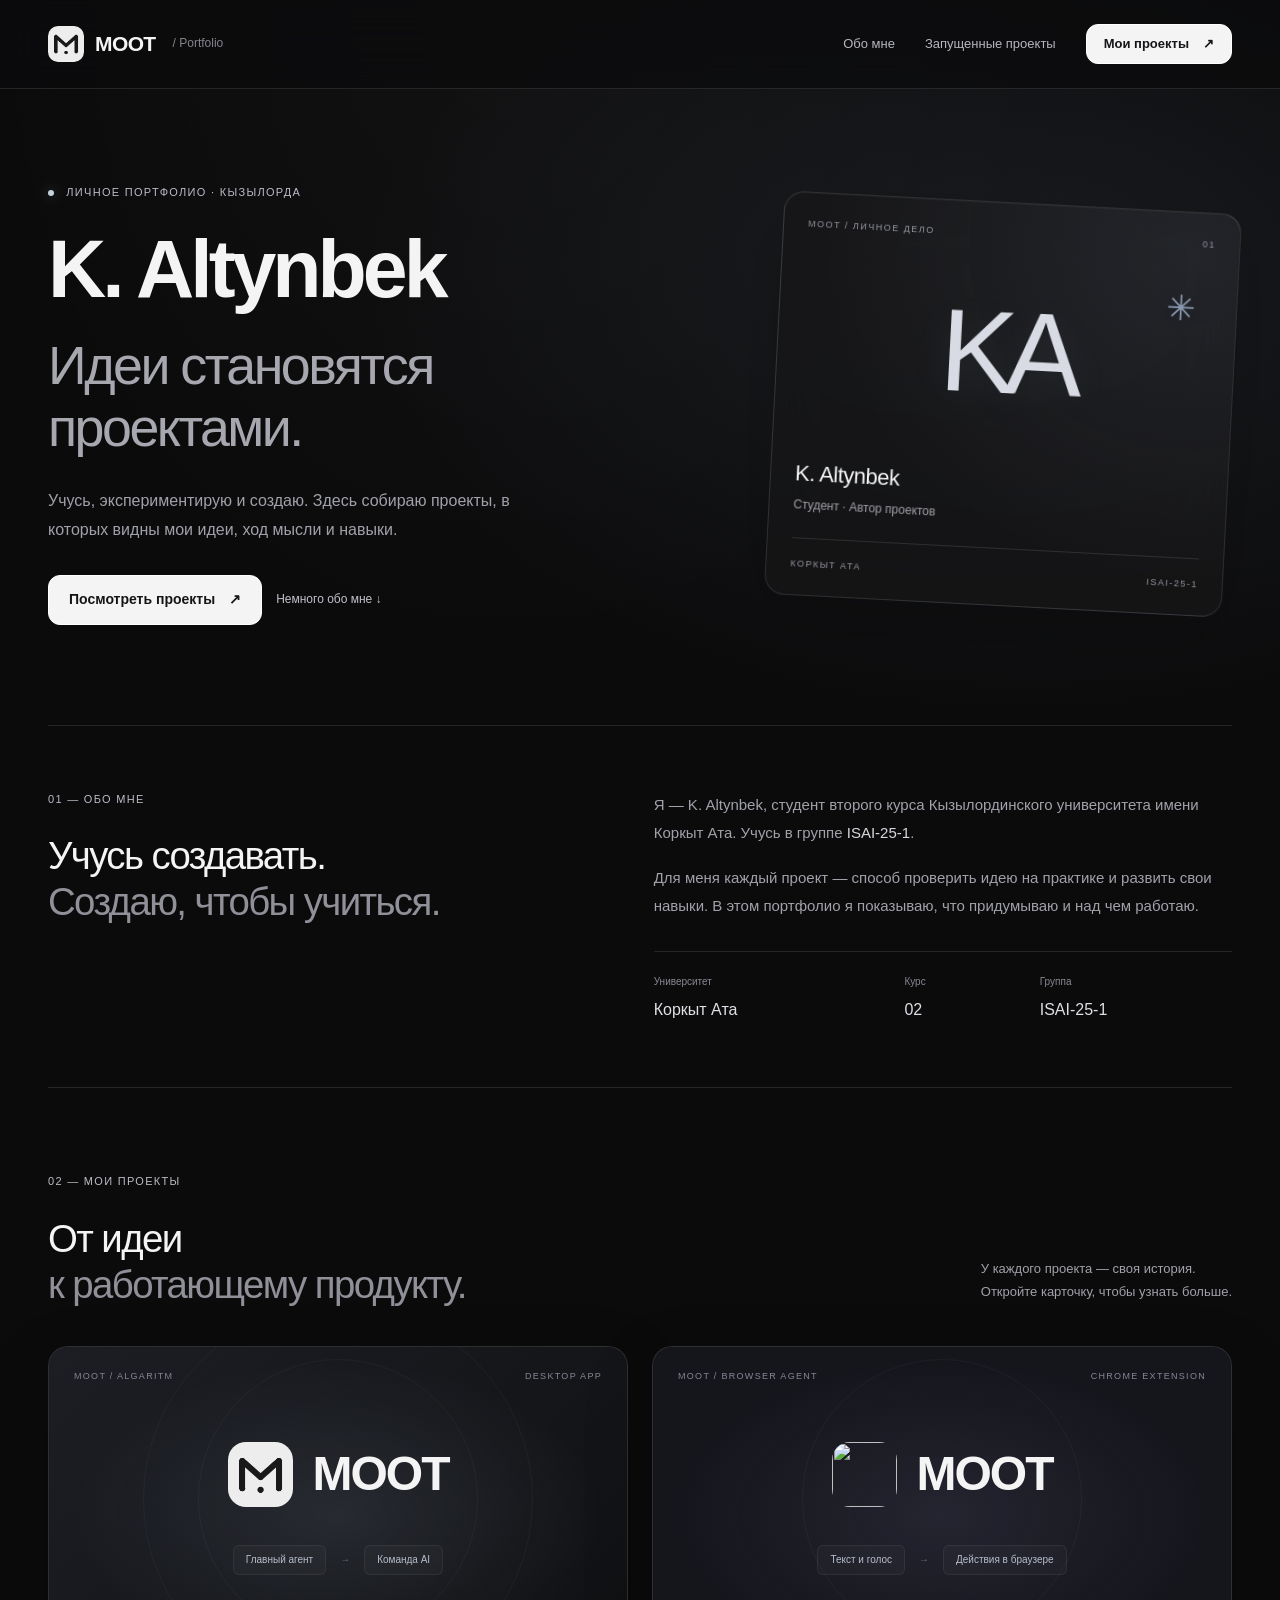
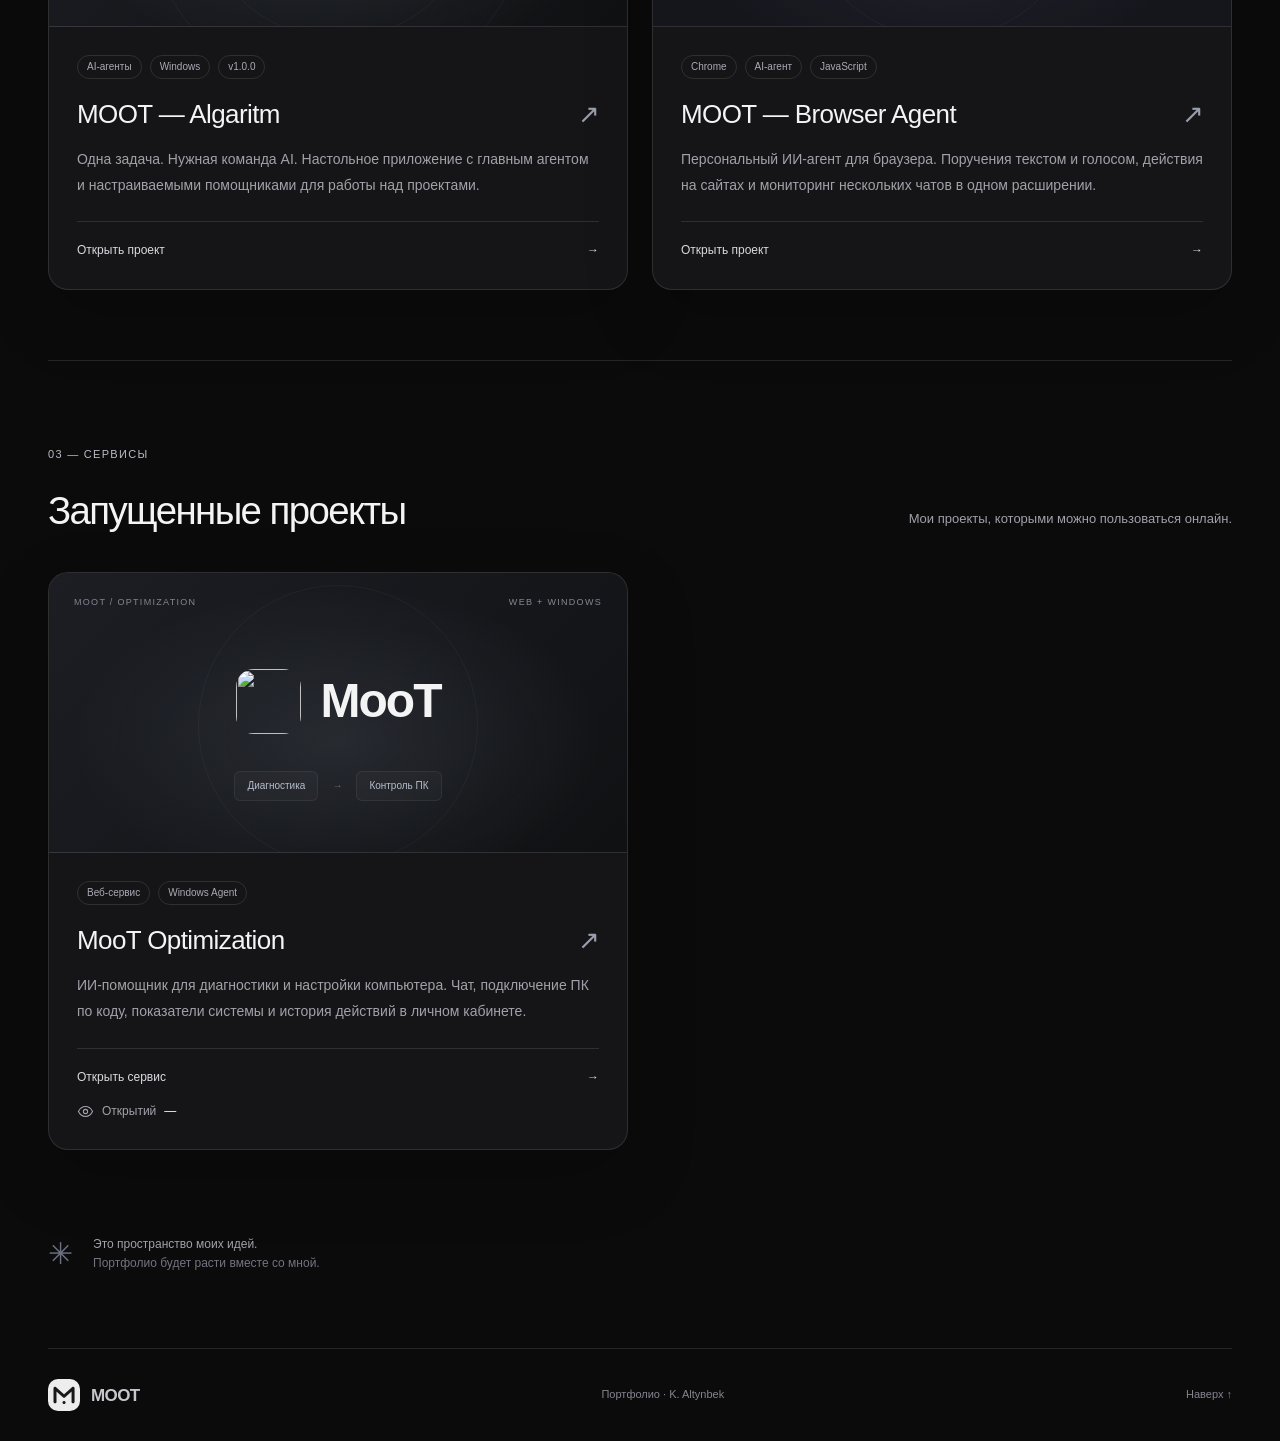
==== php-deploy/httpdocs/index.html @ bc186064 "Publish MooT Optimization 1.3.3 source without private runtime data" ====
<!DOCTYPE html>
<html lang="ru"><head><meta charset="UTF-8"><meta name="viewport" content="width=device-width, initial-scale=1"><meta name="theme-color" content="#0b0b0c"><title>K. Altynbek — MOOT · Портфолио</title><meta name="description" content="Портфолио K. Altynbek. Студент 2 курса Кызылординского университета имени Коркыт Ата, группа ISAI-25-1. Идеи, навыки и проекты."><link rel="icon" type="image/png" href="/site-icon.png"><link rel="apple-touch-icon" href="/site-icon.png"><link rel="stylesheet" href="styles.css"><link rel="stylesheet" href="portfolio.css?v=opens-1"><script src="script.js" defer></script><script src="project-stats.js?v=1" defer></script></head>
<body class="portfolio"><a class="skip-link" href="#main">Перейти к содержимому</a>
<header class="header"><div class="container nav"><a class="brand" href="index.html" aria-label="MOOT — портфолио"><img class="logo" src="assets/16bdc37f-ed6d-45f6-ae07-57460a275777/Изображение ChatGPT 7 окт. 2026 г., 14_14_48.png" width="36" height="36" alt="">MOOT<span class="brand-note">/ Portfolio</span></a><nav aria-label="Основная навигация"><a href="#about">Обо мне</a><a href="#launched">Запущенные проекты</a><a class="btn small" href="#projects">Мои проекты <span aria-hidden="true">↗</span></a></nav></div></header>
<main id="main"><section class="container portfolio-hero" aria-labelledby="intro-title"><div class="hero-copy"><p class="eyebrow"><span class="status-dot"></span> Личное портфолио · Кызылорда</p><h1 id="intro-title">K. Altynbek<span>Идеи становятся<br>проектами.</span></h1><p class="intro-text">Учусь, экспериментирую и создаю. Здесь собираю проекты, в которых видны мои идеи, ход мысли и навыки.</p><div class="actions"><a class="btn" href="#projects">Посмотреть проекты <span aria-hidden="true">↗</span></a><a class="text-link" href="#about">Немного обо мне ↓</a></div></div><aside class="identity glass" aria-label="Карточка автора"><div class="identity-top"><span>MOOT / ЛИЧНОЕ ДЕЛО</span><span>01</span></div><div class="monogram" aria-hidden="true">KA<span>✳</span></div><div class="identity-name">K. Altynbek<small>Студент · Автор проектов</small></div><div class="identity-bottom"><span>КОРКЫТ АТА</span><span>ISAI-25-1</span></div></aside></section>
<section class="container about-section" id="about" aria-labelledby="about-title"><div><p class="eyebrow">01 — Обо мне</p><h2 id="about-title">Учусь создавать.<br><span>Создаю, чтобы учиться.</span></h2></div><div class="about-copy"><p>Я — K. Altynbek, студент второго курса Кызылординского университета имени Коркыт Ата. Учусь в группе <strong>ISAI-25-1</strong>.</p><p>Для меня каждый проект — способ проверить идею на практике и развить свои навыки. В этом портфолио я показываю, что придумываю и над чем работаю.</p><dl class="study-facts"><div><dt>Университет</dt><dd>Коркыт Ата</dd></div><div><dt>Курс</dt><dd>02</dd></div><div><dt>Группа</dt><dd>ISAI-25-1</dd></div></dl></div></section>
<section class="container projects-section" id="projects" aria-labelledby="projects-title"><div class="section-heading"><div><p class="eyebrow">02 — Мои проекты</p><h2 id="projects-title">От идеи<br><span>к работающему продукту.</span></h2></div><p>У каждого проекта — своя история. <br>Откройте карточку, чтобы узнать больше.</p></div><div class="project-grid"><a class="project-card glass" href="moot-algaritm.html" aria-label="Открыть проект MOOT — Algaritm"><div class="project-art" aria-hidden="true"><div class="project-art-top"><span>MOOT / ALGARITM</span><span>DESKTOP APP</span></div><div class="project-orbit"></div><div class="project-orbit second"></div><div class="project-mark"><img src="assets/16bdc37f-ed6d-45f6-ae07-57460a275777/Изображение ChatGPT 7 окт. 2026 г., 14_14_48.png" width="80" height="80" alt=""><span>MOOT</span></div><div class="art-tags"><span>Главный агент</span><i>→</i><span>Команда AI</span></div></div><div class="project-content"><div class="project-meta"><span>AI-агенты</span><span>Windows</span><span>v1.0.0</span></div><h3>MOOT — Algaritm <span aria-hidden="true">↗</span></h3><p>Одна задача. Нужная команда AI. Настольное приложение с главным агентом и настраиваемыми помощниками для работы над проектами.</p><div class="project-link">Открыть проект <span aria-hidden="true">→</span></div></div></a><a class="project-card glass" href="moot-agent.html" aria-label="Открыть проект MOOT — Browser Agent"><div class="project-art browser-art" aria-hidden="true"><div class="project-art-top"><span>MOOT / BROWSER AGENT</span><span>CHROME EXTENSION</span></div><div class="project-orbit"></div><div class="project-mark"><img src="/logo.svg" width="65" height="65" alt=""><span>MOOT</span></div><div class="art-tags"><span>Текст и голос</span><i>→</i><span>Действия в браузере</span></div></div><div class="project-content"><div class="project-meta"><span>Chrome</span><span>AI-агент</span><span>JavaScript</span></div><h3>MOOT — Browser Agent <span aria-hidden="true">↗</span></h3><p>Персональный ИИ-агент для браузера. Поручения текстом и голосом, действия на сайтах и мониторинг нескольких чатов в одном расширении.</p><div class="project-link">Открыть проект <span aria-hidden="true">→</span></div></div></a></div></section>
<section class="container projects-section launched-section" id="launched" aria-labelledby="launched-title"><div class="section-heading"><div><p class="eyebrow">03 — Сервисы</p><h2 id="launched-title">Запущенные проекты</h2></div><p>Мои проекты, которыми можно пользоваться онлайн.</p></div><div class="project-grid"><a class="project-card glass" href="/optimization/" data-project-opens="optimization" aria-label="Открыть сервис MooT Optimization"><div class="project-art" aria-hidden="true"><div class="project-art-top"><span>MOOT / OPTIMIZATION</span><span>WEB + WINDOWS</span></div><div class="project-orbit"></div><div class="project-mark"><img src="/logo.svg" width="65" height="65" alt=""><span>MooT</span></div><div class="art-tags"><span>Диагностика</span><i>→</i><span>Контроль ПК</span></div></div><div class="project-content"><div class="project-meta"><span>Веб-сервис</span><span>Windows Agent</span></div><h3>MooT Optimization <span aria-hidden="true">↗</span></h3><p>ИИ-помощник для диагностики и настройки компьютера. Чат, подключение ПК по коду, показатели системы и история действий в личном кабинете.</p><div class="project-link">Открыть сервис <span aria-hidden="true">→</span></div><div class="project-opens" title="Начальное значение — 161. Дальше учитываются нажатия на карточку, включая повторные."><svg viewBox="0 0 24 24" aria-hidden="true"><path d="M2 12s3.5-7 10-7 10 7 10 7-3.5 7-10 7S2 12 2 12Z"/><circle cx="12" cy="12" r="3"/></svg><span>Открытий</span><strong data-opens-count>—</strong></div></div></a></div></section>
<div class="container closing-note"><span aria-hidden="true">✳</span><p>Это пространство моих идей.<br><strong>Портфолио будет расти вместе со мной.</strong></p></div>
</main><footer class="container footer"><a class="brand" href="#main"><img class="logo" src="assets/16bdc37f-ed6d-45f6-ae07-57460a275777/Изображение ChatGPT 7 окт. 2026 г., 14_14_48.png" width="32" height="32" alt="">MOOT</a><span>Портфолио · K. Altynbek</span><a href="#main">Наверх ↑</a></footer></body></html>
---- php-deploy/httpdocs/styles.css ----
:root{color-scheme:dark;--bg:#0b0b0c;--panel:#151517;--text:#f4f4f5;--muted:#a1a1aa;--line:rgba(255,255,255,.11)}
*{box-sizing:border-box}html{scroll-behavior:smooth;scroll-padding-top:100px}body{margin:0;background:var(--bg);color:var(--text);font-family:Inter,"Segoe UI",Arial,sans-serif;line-height:1.6;-webkit-font-smoothing:antialiased}body:before{content:"";position:absolute;z-index:-1;inset:0 0 auto;height:950px;background:radial-gradient(ellipse at 80% 30%,#8b9bb51c,transparent 46%),radial-gradient(ellipse at 40% 0%,#ffffff07,transparent 50%);pointer-events:none}a{color:inherit;text-decoration:none}button,a,summary{-webkit-tap-highlight-color:transparent}a:focus-visible,summary:focus-visible{outline:2px solid #c8d7ef;outline-offset:6px}p,h1,h2,h3,figure{margin:0}p{color:var(--muted)}.container{width:calc(100% - 96px);max-width:1200px;margin-inline:auto}.header{border-bottom:1px solid var(--line);background:#0b0b0cbf;backdrop-filter:blur(20px);position:sticky;top:0;z-index:10}.nav{height:88px;display:flex;align-items:center;justify-content:space-between;gap:24px}.brand{display:flex;align-items:center;gap:11px;font-size:21px;font-weight:650;letter-spacing:-.6px}.logo{width:36px;height:36px;object-fit:contain;flex-shrink:0;border-radius:10px}.brand-note{font-size:12px;color:#85858e;font-weight:400;letter-spacing:0;margin-left:6px}.nav nav{display:flex;align-items:center;gap:30px;font-size:13px}.nav nav>a:not(.btn){color:#b6b6be}.nav nav>a:hover{color:white}.btn{display:inline-flex;justify-content:center;align-items:center;gap:14px;min-height:50px;padding:13px 20px;background:#f4f4f5;color:#151517;border:1px solid #fff;border-radius:12px;font-size:14px;font-weight:650;line-height:1.4;transition:transform .2s,background .2s,box-shadow .2s}.btn:hover{background:white;transform:translateY(-2px);box-shadow:0 6px 24px #ffffff13}.btn.small{min-height:40px;padding:10px 17px;font-size:13px}.hero{display:grid;grid-template-columns:1.1fr 1fr;gap:44px;align-items:center;padding-top:92px;padding-bottom:88px;min-height:690px}.eyebrow{font-size:11px;font-weight:500;letter-spacing:1.3px;text-transform:uppercase;color:#bbbcc5;margin-bottom:25px}.status-dot{display:inline-block;width:6px;height:6px;background:#c5d3df;border-radius:50%;vertical-align:middle;margin-right:8px;box-shadow:0 0 14px #d6e2f26b}h1{font-size:clamp(64px,5.2vw,76px);line-height:1.07;letter-spacing:-4px;font-weight:550}h1 span{color:#a7a7b0}h2{font-size:clamp(30px,3vw,42px);line-height:1.2;letter-spacing:-1.6px;font-weight:500}h2 span{color:#909099}h3{font-size:22px;line-height:1.3;letter-spacing:-.6px;font-weight:500}.hero-desc{font-size:16px;line-height:1.8;max-width:480px;margin-top:26px}.actions{display:flex;align-items:center;gap:20px;flex-wrap:wrap;margin-top:30px}.text-link{font-size:12px;color:#c1c1ca;display:flex;gap:10px;align-items:center;padding:9px 0}.text-link:hover{color:white}.compat{font-size:11px;margin-top:19px;color:#85858e}.glass{background:linear-gradient(135deg,#ffffff08,transparent 50%),#151517b8;backdrop-filter:blur(24px);border:1px solid #ffffff1c;box-shadow:inset 0 1px 0 #ffffff09,0 25px 70px #0003;border-radius:20px}.diagram{position:relative;min-width:0;transform:perspective(1200px) rotateY(-4deg) rotateX(2deg)}.diagram figcaption{display:flex;align-items:center;gap:17px;border-bottom:1px solid var(--line);padding:17px 20px;font-size:11px;color:#b2b2bb}.window-dots{display:flex;gap:5px}.window-dots i{width:6px;height:6px;border-radius:50%;background:#55555e}.diagram-index{margin-left:auto;font-size:9px;color:#81818d;letter-spacing:1px}.diagram-body{position:relative;padding:27px 24px 0;overflow:hidden;border-radius:0 0 20px 20px;background:radial-gradient(ellipse at 50% 45%,#a5b9d113,transparent 65%)}.orbit{position:absolute;pointer-events:none;border:1px solid #ffffff04;border-radius:50%;width:370px;height:370px;top:5px;left:50%;transform:translateX(-50%)}.orbit-two{width:490px;height:490px;top:-55px}.task-label{position:relative;margin:auto;width:max-content;font-size:11px;border:1px solid #ffffff18;background:#232327;border-radius:8px;padding:8px 22px;display:flex;gap:16px;color:#bcbcc5}.connector{width:1px;height:26px;background:linear-gradient(#ffffff25,#c3cfde77);margin:auto}.main-agent{position:relative;width:216px;padding:18px 10px;margin:auto;text-align:center;background:linear-gradient(135deg,#373a41dd,#000000);border:1px solid #b1ff0838;border-radius:14px;box-shadow:0 0 45px #a4b9df0b}.agent-symbol{font-size:35px;line-height:1.2;margin-bottom:8px;color:#e3e8f3}.main-agent strong{font-weight:500;font-size:15px;display:block}.main-agent>span{font-size:10px;color:#a9a9b3}.branch{height:39px;position:relative;width:70%;margin:auto;border-bottom:1px solid #ffffff24}.branch:before{content:"";position:absolute;left:50%;width:1px;height:100%;background:#ffffff32}.helpers{display:grid;grid-template-columns:repeat(3,minmax(0,1fr));gap:9px;position:relative;padding-top:18px}.helpers>div{position:relative;background:#1b1c20ba;border:1px solid #ffffff13;border-radius:11px;text-align:center;padding:14px 4px}.helpers>div:before{content:"";position:absolute;width:1px;height:19px;background:#ffffff24;left:50%;top:-19px}.helper-icon{display:block;font-size:22px;color:#bfc8d9;line-height:1.3;margin-bottom:8px}.helpers strong{display:block;font-size:10px;font-weight:500}.helpers small{font-size:9px;color:#9696a1}.diagram-bottom{margin-top:26px;padding:15px 0;border-top:1px solid #ffffff0c;display:flex;justify-content:space-between;font-size:10px;color:#898992}.platform-line{border-top:1px solid var(--line);border-bottom:1px solid var(--line);padding-block:22px;display:flex;align-items:center;justify-content:space-between;gap:20px;font-size:11px;color:#82828b}.platform-line>span:first-child{font-size:9px;letter-spacing:1.4px}.platform-line>span:nth-child(2){font-size:17px;color:#cdced5}.platform-line b{color:#52525a;font-weight:400;margin:0 12px}.section{padding-top:100px;padding-bottom:12px}.section-heading{display:flex;justify-content:space-between;gap:30px;align-items:flex-end;margin-bottom:38px}.section-heading>.eyebrow{margin-bottom:20px}.section-heading>p{font-size:13px;line-height:1.8;padding-bottom:4px}.features{display:grid;grid-template-columns:1.18fr 1fr 1fr;gap:14px}.feature{padding:30px;border:1px solid var(--line);border-radius:18px;background:#15151760;display:flex;flex-direction:column;min-width:0}.feature-lead{background:linear-gradient(130deg,#ffffff09,transparent),#151517}.feature-top{display:flex;align-items:center;justify-content:space-between;gap:10px;margin-bottom:34px}.feature-icon{font-size:24px;color:#d3d6df}.micro{font-size:8px;letter-spacing:1.2px;color:#888894}.feature h3{margin-bottom:16px}.feature p{font-size:13px;line-height:1.8}.mini-flow{display:flex;align-items:center;gap:8px;margin-top:25px;font-size:9px;color:#bbbcc7}.mini-flow span{border:1px solid var(--line);border-radius:6px;padding:6px 8px}.mini-flow b{font-weight:400;color:#64646e}.feature-foot{border-top:1px solid var(--line);padding-top:16px;margin-top:auto;font-size:10px;color:#81818c}.feature p+.feature-foot{margin-top:26px}.steps{display:grid;grid-template-columns:repeat(4,minmax(0,1fr));list-style:none;padding:0;margin:0;gap:28px}.steps li{border-top:1px solid var(--line);padding-top:22px}.step-num{font-family:Consolas,monospace;font-size:12px;color:#767682;display:block;margin-bottom:25px}.steps h3{font-size:17px;margin-bottom:12px}.steps p{font-size:13px}.download-section{padding-top:100px}.download-panel{padding:40px 44px;background:radial-gradient(ellipse at 90% 0%,#9baec21a,transparent 60%),#151517}.download-top{display:flex;justify-content:space-between;align-items:center;gap:32px}.download-top h2{font-size:36px}.download-top p:not(.eyebrow){font-size:13px;margin-top:18px}.download-action{display:flex;flex-direction:column;align-items:center;gap:12px;flex-shrink:0}.download-action>span{font-size:10px;color:#93939d}.release-info{border-top:1px solid var(--line);margin-top:30px;padding-top:20px;font-size:11px}.release-info p+p{margin-top:5px}.checksum{margin-top:12px}.checksum summary{cursor:pointer;color:#b8b8c2;width:fit-content}.checksum p{margin-top:12px}.checksum code{display:block;overflow-wrap:anywhere;font-size:11px;margin-top:8px;color:#c4c4cd}.faq-section{display:grid;grid-template-columns:1fr 1.4fr;gap:70px;padding-bottom:100px}.faq details{border-bottom:1px solid var(--line)}.faq details:first-child{border-top:1px solid var(--line)}.faq summary{cursor:pointer;list-style:none;padding:23px 30px 23px 0;position:relative;font-size:14px}.faq summary::-webkit-details-marker{display:none}.faq summary:after{content:"+";position:absolute;right:2px;top:19px;color:#9696a1;font-size:22px;font-weight:300}.faq details[open] summary:after{content:"−"}.faq details p{font-size:13px;padding:0 25px 24px 0;line-height:1.8}.footer{border-top:1px solid var(--line);padding-block:30px;display:flex;align-items:center;justify-content:space-between;gap:25px;font-size:11px;color:#85858f}.footer .brand{color:#c6c6cd;font-size:17px}.footer .logo{width:32px;height:32px}.skip-link{position:fixed;top:-100px;left:20px;z-index:20;padding:12px;background:white;color:black;border-radius:8px}.skip-link:focus{top:12px}
@media(min-width:1100px){.hero-copy{min-width:0}.hero .text-link{font-size:11px}.actions{gap:14px}}
@media(max-width:1099px){.hero{grid-template-columns:1fr;gap:50px;padding-top:65px}.hero-copy{max-width:690px}.hero h1{font-size:clamp(52px,8vw,72px)}.diagram{max-width:600px;width:100%;justify-self:center;transform:none}.diagram-body{padding-inline:34px}.features{grid-template-columns:1fr}.feature{display:block}.feature-top{margin-bottom:20px}.feature h3 br{display:none}.feature p{max-width:600px}.feature-foot{display:block}.steps{grid-template-columns:repeat(2,minmax(0,1fr));gap:32px}.platform-line>span:last-child{display:none}.faq-section{gap:35px;grid-template-columns:1fr 1.2fr}.download-top{align-items:flex-start;flex-direction:column}.download-action{align-items:flex-start}.section-heading>p{max-width:230px}.brand-note{display:none}}
@media(max-width:600px){.container{width:calc(100% - 40px)}html{scroll-padding-top:125px}.nav{height:auto;min-height:100px;flex-wrap:wrap;gap:12px;padding-block:14px}.brand{font-size:19px}.nav nav{gap:18px;flex:1;justify-content:flex-end;font-size:11px}.nav nav .btn{min-height:34px;padding:8px 11px;font-size:11px}.nav .logo{width:32px;height:32px}.hero{padding-top:48px;padding-bottom:45px;gap:38px;min-height:0}.eyebrow{font-size:9px;letter-spacing:1px;margin-bottom:22px}.hero h1{font-size:clamp(36px,10.3vw,44px);letter-spacing:-1.9px;line-height:1.12}.hero-desc{font-size:14px;margin-top:23px;line-height:1.75}.actions{align-items:flex-start;flex-direction:column;gap:8px;margin-top:25px}.actions .btn{width:100%}.text-link{font-size:12px}.compat{font-size:10px;margin-top:13px}.diagram figcaption{padding:14px;font-size:10px;gap:12px}.diagram-index{font-size:8px}.diagram-body{padding:23px 14px 0}.main-agent{width:190px}.helpers{gap:6px}.helpers strong{font-size:9px}.helpers small{font-size:8px}.diagram-bottom{font-size:9px}.platform-line{flex-wrap:wrap;gap:8px;padding-block:20px}.platform-line>span:first-child{width:100%;font-size:8px}.platform-line>span:nth-child(2){font-size:15px}.section{padding-top:65px}.section-heading{display:block;margin-bottom:27px}.section-heading>p{max-width:none;margin-top:20px;font-size:12px}.section-heading>p br{display:none}h2{font-size:30px;letter-spacing:-1px}.feature{padding:25px}.feature h3{font-size:21px}.steps{gap:25px 18px}.steps h3{font-size:15px}.steps p{font-size:12px}.step-num{margin-bottom:16px}.download-section{padding-top:60px}.download-panel{padding:26px 23px}.download-top h2{font-size:28px}.download-action{width:100%}.download-action .btn{width:100%;font-size:12px}.download-top p:not(.eyebrow){font-size:12px}.release-info{font-size:10px}.faq-section{grid-template-columns:1fr;gap:28px;padding-bottom:60px}.faq summary{font-size:13px}.footer{flex-wrap:wrap;padding-block:25px;gap:18px}.footer>span{order:3;width:100%;font-size:10px}.footer>a:last-child{margin-left:auto}}
@media(prefers-reduced-motion:reduce){html{scroll-behavior:auto}*,*:before,*:after{animation:none!important;transition:none!important}.btn:hover{transform:none}}
.mirror-link{font-size:11px;color:#b7b7c2;text-decoration:underline;text-underline-offset:4px}.mirror-link:hover{color:#fff}

@media(max-width:1099px){.desktop-break{display:none}}
@media(max-width:600px){.nav{gap:12px}.nav .brand{gap:8px}.nav nav{gap:12px}.nav nav>a{white-space:nowrap;font-size:10px}}
---- php-deploy/httpdocs/portfolio.css ----
/* Personal portfolio; project page retains its existing visual system. */
.portfolio-hero{display:grid;grid-template-columns:1.4fr 1fr;gap:85px;align-items:center;padding-block:95px 100px}.portfolio h1{font-size:clamp(60px,6.3vw,88px);letter-spacing:-4px;line-height:1.05}.portfolio h1>span{display:block;font-size:clamp(38px,4.2vw,58px);letter-spacing:-2.5px;line-height:1.15;margin-top:24px;font-weight:400}.intro-text{max-width:470px;font-size:16px;line-height:1.8;margin-top:28px}.identity{padding:24px;transform:rotate(3deg);background:radial-gradient(ellipse at 90% 10%,#b8c9ef15,transparent 65%),#151517b8}.identity-top,.identity-bottom{display:flex;justify-content:space-between;font-size:9px;letter-spacing:1.5px;color:#9595a0;gap:15px}.monogram{height:225px;display:flex;align-items:center;justify-content:center;position:relative;font-size:116px;font-weight:300;letter-spacing:-12px;color:#d8dbe3;text-shadow:0 8px 40px #c9daff15}.monogram>span{position:absolute;right:17px;top:30px;font-size:35px;letter-spacing:0;color:#8898af}.identity-name{font-size:22px;letter-spacing:-.5px}.identity-name small{display:block;color:#a1a1aa;font-size:12px;letter-spacing:0;margin-top:4px}.identity-bottom{margin-top:23px;padding-top:18px;border-top:1px solid var(--line)}.about-section{display:grid;grid-template-columns:1fr 1.1fr;gap:80px;padding-block:65px;border-block:1px solid var(--line)}.about-copy p{font-size:15px;line-height:1.9}.about-copy p+p{margin-top:16px}.about-copy strong{font-weight:500;color:#d8d8df}.study-facts{display:grid;grid-template-columns:1.2fr .6fr 1fr;gap:20px;margin:30px 0 0;padding-top:22px;border-top:1px solid var(--line)}.study-facts dt{color:#898993;font-size:10px;margin-bottom:7px}.study-facts dd{margin:0;font-size:16px;color:#dfdfe5}.projects-section{padding-block:85px 30px}.project-grid{display:grid;grid-template-columns:repeat(2,minmax(0,1fr));gap:24px}.project-card{display:block;overflow:hidden;transition:transform .25s,border-color .25s;background:#151517}.project-card:hover{transform:translateY(-5px);border-color:#ffffff3b}.project-art{height:280px;position:relative;overflow:hidden;background:radial-gradient(ellipse at 50% 60%,#bacce51b,transparent 65%),linear-gradient(135deg,#1c1e24,#101113);border-bottom:1px solid var(--line);padding:22px 25px}.project-art-top{display:flex;justify-content:space-between;font-size:9px;letter-spacing:1.3px;color:#858894;position:relative;z-index:1}.project-orbit{position:absolute;width:280px;height:280px;border:1px solid #ffffff0a;border-radius:50%;top:12px;left:50%;transform:translateX(-50%)}.project-orbit.second{width:390px;height:390px;top:-43px}.project-mark{position:relative;display:flex;align-items:center;justify-content:center;gap:20px;margin-top:53px}.project-mark img{width:65px;height:65px;border-radius:18px}.project-mark>span{font-size:48px;letter-spacing:-2px;font-weight:600}.art-tags{display:flex;justify-content:center;align-items:center;gap:14px;margin-top:32px;position:relative;font-size:10px;color:#b6bdcb}.art-tags span{padding:6px 12px;background:#ffffff06;border:1px solid #ffffff10;border-radius:6px}.art-tags i{font-style:normal;color:#676e7c}.project-content{padding:28px}.project-meta{display:flex;gap:8px;margin-bottom:19px;color:#aaaab5;font-size:10px}.project-meta>span{padding:3px 9px;border:1px solid var(--line);border-radius:20px}.project-content h3{display:flex;justify-content:space-between;font-size:26px;gap:15px}.project-content h3>span{color:#999eab}.project-content p{font-size:14px;line-height:1.85;margin-top:15px}.project-link{border-top:1px solid var(--line);padding-top:19px;margin-top:23px;display:flex;justify-content:space-between;font-size:12px;color:#d9d9e0}.closing-note{display:flex;gap:20px;align-items:center;padding-block:50px 70px}.closing-note>span{font-size:30px;color:#6b7081}.closing-note p{font-size:12px}.closing-note strong{font-weight:400;color:#73737f}
@media(max-width:1099px){.portfolio-hero{gap:40px;grid-template-columns:1.2fr 1fr;padding-block:65px}.portfolio h1{font-size:58px}.portfolio h1>span{font-size:36px}.monogram{height:190px;font-size:95px}.identity{padding:20px;transform:none}.identity-top,.identity-bottom{font-size:8px;letter-spacing:.6px}.about-section{gap:35px}.about-section h2{font-size:30px}.project-grid{grid-template-columns:minmax(0,1fr);max-width:700px}}
@media(max-width:600px){.portfolio-hero{grid-template-columns:1fr;padding-block:45px 50px;gap:38px}.portfolio h1{font-size:clamp(40px,11vw,56px);letter-spacing:-2px}.portfolio h1>span{font-size:clamp(32px,8.5vw,40px);letter-spacing:-1.5px;margin-top:19px}.intro-text{font-size:14px;margin-top:22px}.identity{width:100%;max-width:380px;justify-self:center}.monogram{height:155px;font-size:95px}.identity-name{font-size:20px}.portfolio .actions{align-items:stretch}.portfolio .text-link{justify-content:center}.about-section{grid-template-columns:1fr;padding-block:40px;gap:26px}.about-copy p{font-size:14px}.study-facts{gap:12px}.study-facts dd{font-size:14px}.projects-section{padding-top:50px}.project-art{height:250px;padding:19px}.project-mark{margin-top:43px}.project-mark>span{font-size:42px}.project-mark img{width:56px;height:56px}.project-content{padding:23px}.project-content h3{font-size:23px}.project-content p{font-size:13px}.closing-note{padding-block:25px 45px}.portfolio .nav{min-height:78px}.portfolio .nav nav>a{font-size:12px}}
@media(prefers-reduced-motion:reduce){.project-card:hover{transform:none}}
.project-card{display:flex;flex-direction:column}.project-content{display:flex;flex-direction:column;flex:1}.project-link{margin-top:auto}.project-content p{margin-bottom:23px}.browser-art{background:radial-gradient(ellipse at 50% 60%,#a4a3db1c,transparent 65%),#15151c}.browser-art .project-mark>span:first-child{font-size:60px;font-weight:300;color:#b8b6d2}

.launched-section{border-top:1px solid var(--line);margin-top:40px}.launched-empty{padding:28px;display:flex;align-items:center;gap:20px}.launched-empty>span{font-size:28px;color:#aab3c5}.launched-empty p{font-size:14px}@media(max-width:600px){.portfolio .nav nav{flex-wrap:wrap;row-gap:12px}.portfolio .nav{padding-block:16px}.portfolio .nav nav>a{font-size:11px}.launched-empty{padding:22px}.launched-empty p{font-size:13px}}

.project-opens{display:flex;align-items:center;gap:8px;margin-top:15px;color:#a1a1aa;font-size:12px}.project-opens svg{width:17px;height:17px;fill:none;stroke:currentColor;stroke-width:1.5;flex-shrink:0}.project-opens strong{color:#f4f4f5;font-weight:500;font-variant-numeric:tabular-nums}.project-mark img{object-fit:contain;flex-shrink:0}
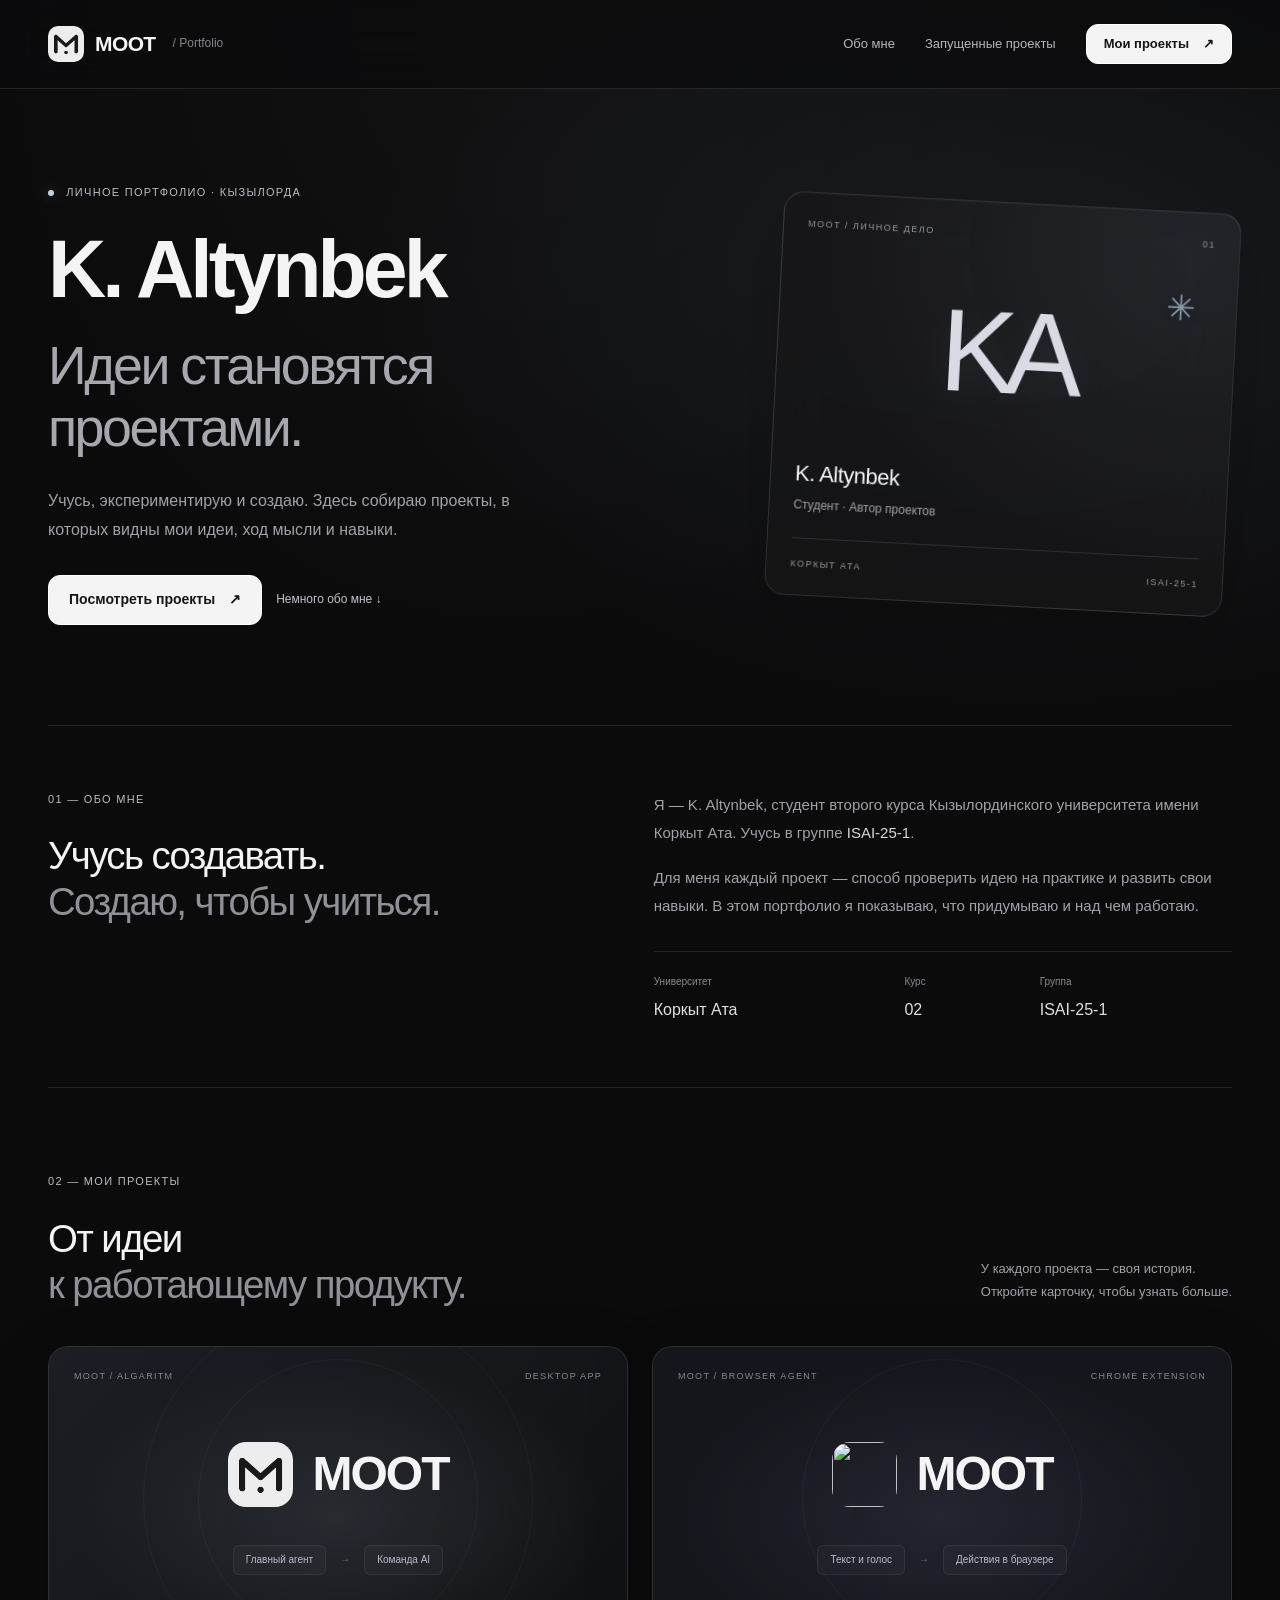
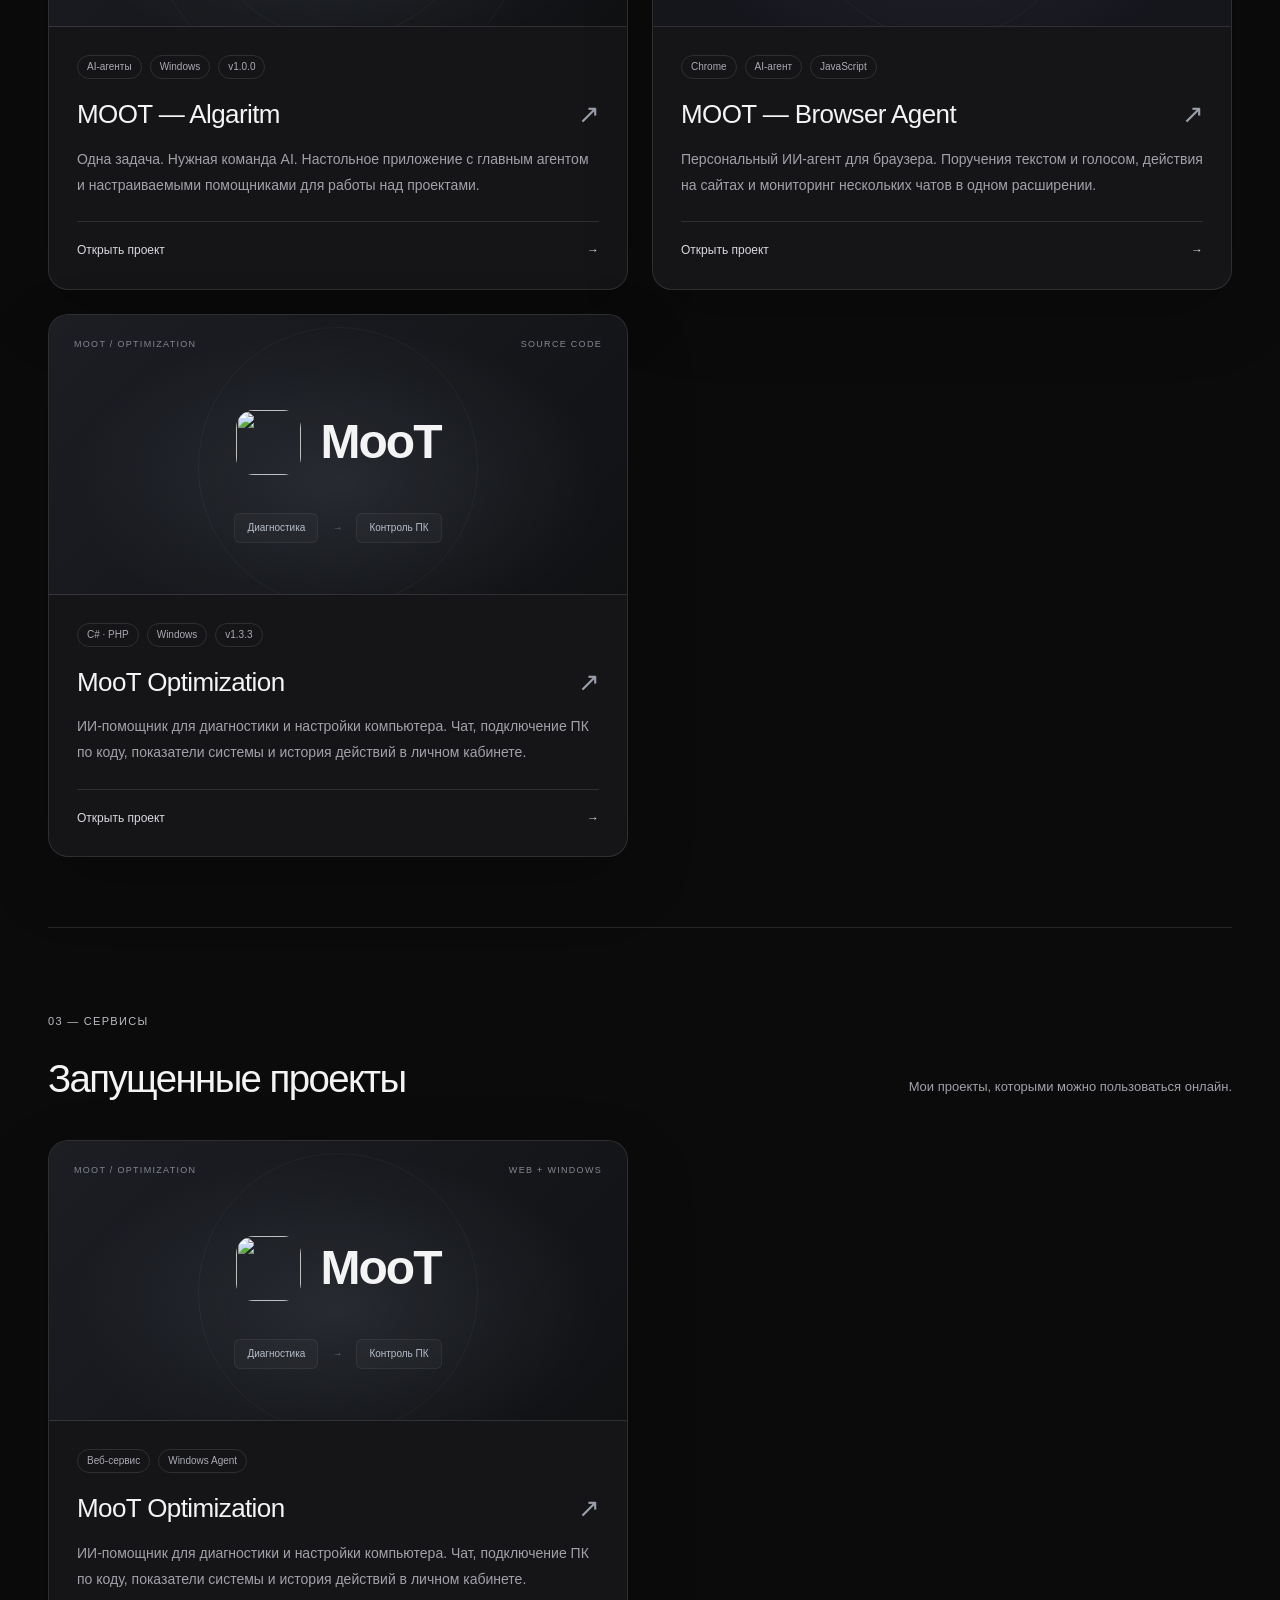
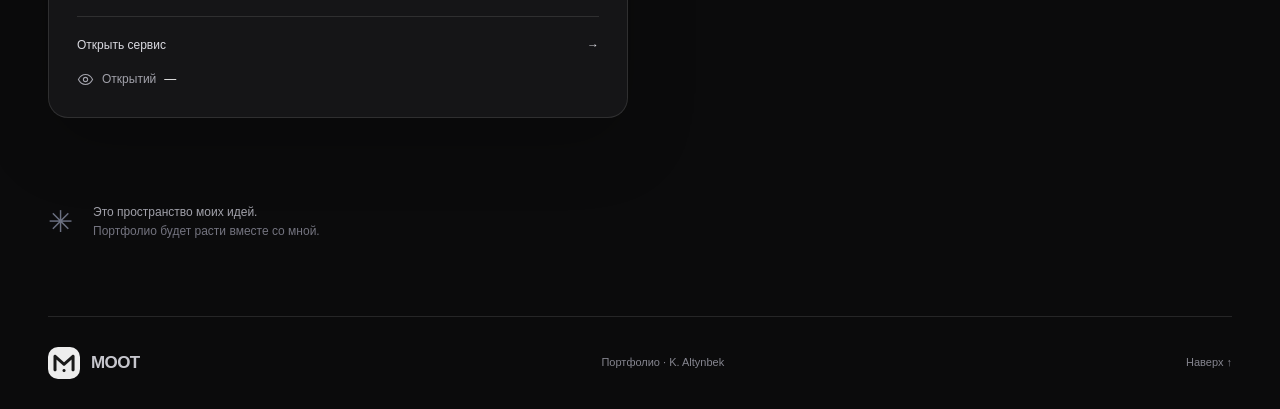
==== commit f9812dcb: "Add Optimization portfolio card and project overview page" ====
--- a/php-deploy/httpdocs/index.html
+++ b/php-deploy/httpdocs/index.html
@@ -4,7 +4,7 @@
 <header class="header"><div class="container nav"><a class="brand" href="index.html" aria-label="MOOT — портфолио"><img class="logo" src="assets/16bdc37f-ed6d-45f6-ae07-57460a275777/Изображение ChatGPT 7 окт. 2026 г., 14_14_48.png" width="36" height="36" alt="">MOOT<span class="brand-note">/ Portfolio</span></a><nav aria-label="Основная навигация"><a href="#about">Обо мне</a><a href="#launched">Запущенные проекты</a><a class="btn small" href="#projects">Мои проекты <span aria-hidden="true">↗</span></a></nav></div></header>
 <main id="main"><section class="container portfolio-hero" aria-labelledby="intro-title"><div class="hero-copy"><p class="eyebrow"><span class="status-dot"></span> Личное портфолио · Кызылорда</p><h1 id="intro-title">K. Altynbek<span>Идеи становятся<br>проектами.</span></h1><p class="intro-text">Учусь, экспериментирую и создаю. Здесь собираю проекты, в которых видны мои идеи, ход мысли и навыки.</p><div class="actions"><a class="btn" href="#projects">Посмотреть проекты <span aria-hidden="true">↗</span></a><a class="text-link" href="#about">Немного обо мне ↓</a></div></div><aside class="identity glass" aria-label="Карточка автора"><div class="identity-top"><span>MOOT / ЛИЧНОЕ ДЕЛО</span><span>01</span></div><div class="monogram" aria-hidden="true">KA<span>✳</span></div><div class="identity-name">K. Altynbek<small>Студент · Автор проектов</small></div><div class="identity-bottom"><span>КОРКЫТ АТА</span><span>ISAI-25-1</span></div></aside></section>
 <section class="container about-section" id="about" aria-labelledby="about-title"><div><p class="eyebrow">01 — Обо мне</p><h2 id="about-title">Учусь создавать.<br><span>Создаю, чтобы учиться.</span></h2></div><div class="about-copy"><p>Я — K. Altynbek, студент второго курса Кызылординского университета имени Коркыт Ата. Учусь в группе <strong>ISAI-25-1</strong>.</p><p>Для меня каждый проект — способ проверить идею на практике и развить свои навыки. В этом портфолио я показываю, что придумываю и над чем работаю.</p><dl class="study-facts"><div><dt>Университет</dt><dd>Коркыт Ата</dd></div><div><dt>Курс</dt><dd>02</dd></div><div><dt>Группа</dt><dd>ISAI-25-1</dd></div></dl></div></section>
-<section class="container projects-section" id="projects" aria-labelledby="projects-title"><div class="section-heading"><div><p class="eyebrow">02 — Мои проекты</p><h2 id="projects-title">От идеи<br><span>к работающему продукту.</span></h2></div><p>У каждого проекта — своя история. <br>Откройте карточку, чтобы узнать больше.</p></div><div class="project-grid"><a class="project-card glass" href="moot-algaritm.html" aria-label="Открыть проект MOOT — Algaritm"><div class="project-art" aria-hidden="true"><div class="project-art-top"><span>MOOT / ALGARITM</span><span>DESKTOP APP</span></div><div class="project-orbit"></div><div class="project-orbit second"></div><div class="project-mark"><img src="assets/16bdc37f-ed6d-45f6-ae07-57460a275777/Изображение ChatGPT 7 окт. 2026 г., 14_14_48.png" width="80" height="80" alt=""><span>MOOT</span></div><div class="art-tags"><span>Главный агент</span><i>→</i><span>Команда AI</span></div></div><div class="project-content"><div class="project-meta"><span>AI-агенты</span><span>Windows</span><span>v1.0.0</span></div><h3>MOOT — Algaritm <span aria-hidden="true">↗</span></h3><p>Одна задача. Нужная команда AI. Настольное приложение с главным агентом и настраиваемыми помощниками для работы над проектами.</p><div class="project-link">Открыть проект <span aria-hidden="true">→</span></div></div></a><a class="project-card glass" href="moot-agent.html" aria-label="Открыть проект MOOT — Browser Agent"><div class="project-art browser-art" aria-hidden="true"><div class="project-art-top"><span>MOOT / BROWSER AGENT</span><span>CHROME EXTENSION</span></div><div class="project-orbit"></div><div class="project-mark"><img src="/logo.svg" width="65" height="65" alt=""><span>MOOT</span></div><div class="art-tags"><span>Текст и голос</span><i>→</i><span>Действия в браузере</span></div></div><div class="project-content"><div class="project-meta"><span>Chrome</span><span>AI-агент</span><span>JavaScript</span></div><h3>MOOT — Browser Agent <span aria-hidden="true">↗</span></h3><p>Персональный ИИ-агент для браузера. Поручения текстом и голосом, действия на сайтах и мониторинг нескольких чатов в одном расширении.</p><div class="project-link">Открыть проект <span aria-hidden="true">→</span></div></div></a></div></section>
+<section class="container projects-section" id="projects" aria-labelledby="projects-title"><div class="section-heading"><div><p class="eyebrow">02 — Мои проекты</p><h2 id="projects-title">От идеи<br><span>к работающему продукту.</span></h2></div><p>У каждого проекта — своя история. <br>Откройте карточку, чтобы узнать больше.</p></div><div class="project-grid"><a class="project-card glass" href="moot-algaritm.html" aria-label="Открыть проект MOOT — Algaritm"><div class="project-art" aria-hidden="true"><div class="project-art-top"><span>MOOT / ALGARITM</span><span>DESKTOP APP</span></div><div class="project-orbit"></div><div class="project-orbit second"></div><div class="project-mark"><img src="assets/16bdc37f-ed6d-45f6-ae07-57460a275777/Изображение ChatGPT 7 окт. 2026 г., 14_14_48.png" width="80" height="80" alt=""><span>MOOT</span></div><div class="art-tags"><span>Главный агент</span><i>→</i><span>Команда AI</span></div></div><div class="project-content"><div class="project-meta"><span>AI-агенты</span><span>Windows</span><span>v1.0.0</span></div><h3>MOOT — Algaritm <span aria-hidden="true">↗</span></h3><p>Одна задача. Нужная команда AI. Настольное приложение с главным агентом и настраиваемыми помощниками для работы над проектами.</p><div class="project-link">Открыть проект <span aria-hidden="true">→</span></div></div></a><a class="project-card glass" href="moot-agent.html" aria-label="Открыть проект MOOT — Browser Agent"><div class="project-art browser-art" aria-hidden="true"><div class="project-art-top"><span>MOOT / BROWSER AGENT</span><span>CHROME EXTENSION</span></div><div class="project-orbit"></div><div class="project-mark"><img src="/logo.svg" width="65" height="65" alt=""><span>MOOT</span></div><div class="art-tags"><span>Текст и голос</span><i>→</i><span>Действия в браузере</span></div></div><div class="project-content"><div class="project-meta"><span>Chrome</span><span>AI-агент</span><span>JavaScript</span></div><h3>MOOT — Browser Agent <span aria-hidden="true">↗</span></h3><p>Персональный ИИ-агент для браузера. Поручения текстом и голосом, действия на сайтах и мониторинг нескольких чатов в одном расширении.</p><div class="project-link">Открыть проект <span aria-hidden="true">→</span></div></div></a><a class="project-card glass" href="moot-optimization.html" aria-label="Открыть проект MooT Optimization"><div class="project-art" aria-hidden="true"><div class="project-art-top"><span>MOOT / OPTIMIZATION</span><span>SOURCE CODE</span></div><div class="project-orbit"></div><div class="project-mark"><img src="/logo.svg" width="65" height="65" alt=""><span>MooT</span></div><div class="art-tags"><span>Диагностика</span><i>→</i><span>Контроль ПК</span></div></div><div class="project-content"><div class="project-meta"><span>C# · PHP</span><span>Windows</span><span>v1.3.3</span></div><h3>MooT Optimization <span aria-hidden="true">↗</span></h3><p>ИИ-помощник для диагностики и настройки компьютера. Чат, подключение ПК по коду, показатели системы и история действий в личном кабинете.</p><div class="project-link">Открыть проект <span aria-hidden="true">→</span></div></div></a></div></section>
 <section class="container projects-section launched-section" id="launched" aria-labelledby="launched-title"><div class="section-heading"><div><p class="eyebrow">03 — Сервисы</p><h2 id="launched-title">Запущенные проекты</h2></div><p>Мои проекты, которыми можно пользоваться онлайн.</p></div><div class="project-grid"><a class="project-card glass" href="/optimization/" data-project-opens="optimization" aria-label="Открыть сервис MooT Optimization"><div class="project-art" aria-hidden="true"><div class="project-art-top"><span>MOOT / OPTIMIZATION</span><span>WEB + WINDOWS</span></div><div class="project-orbit"></div><div class="project-mark"><img src="/logo.svg" width="65" height="65" alt=""><span>MooT</span></div><div class="art-tags"><span>Диагностика</span><i>→</i><span>Контроль ПК</span></div></div><div class="project-content"><div class="project-meta"><span>Веб-сервис</span><span>Windows Agent</span></div><h3>MooT Optimization <span aria-hidden="true">↗</span></h3><p>ИИ-помощник для диагностики и настройки компьютера. Чат, подключение ПК по коду, показатели системы и история действий в личном кабинете.</p><div class="project-link">Открыть сервис <span aria-hidden="true">→</span></div><div class="project-opens" title="Начальное значение — 161. Дальше учитываются нажатия на карточку, включая повторные."><svg viewBox="0 0 24 24" aria-hidden="true"><path d="M2 12s3.5-7 10-7 10 7 10 7-3.5 7-10 7S2 12 2 12Z"/><circle cx="12" cy="12" r="3"/></svg><span>Открытий</span><strong data-opens-count>—</strong></div></div></a></div></section>
 <div class="container closing-note"><span aria-hidden="true">✳</span><p>Это пространство моих идей.<br><strong>Портфолио будет расти вместе со мной.</strong></p></div>
 </main><footer class="container footer"><a class="brand" href="#main"><img class="logo" src="assets/16bdc37f-ed6d-45f6-ae07-57460a275777/Изображение ChatGPT 7 окт. 2026 г., 14_14_48.png" width="32" height="32" alt="">MOOT</a><span>Портфолио · K. Altynbek</span><a href="#main">Наверх ↑</a></footer></body></html>
